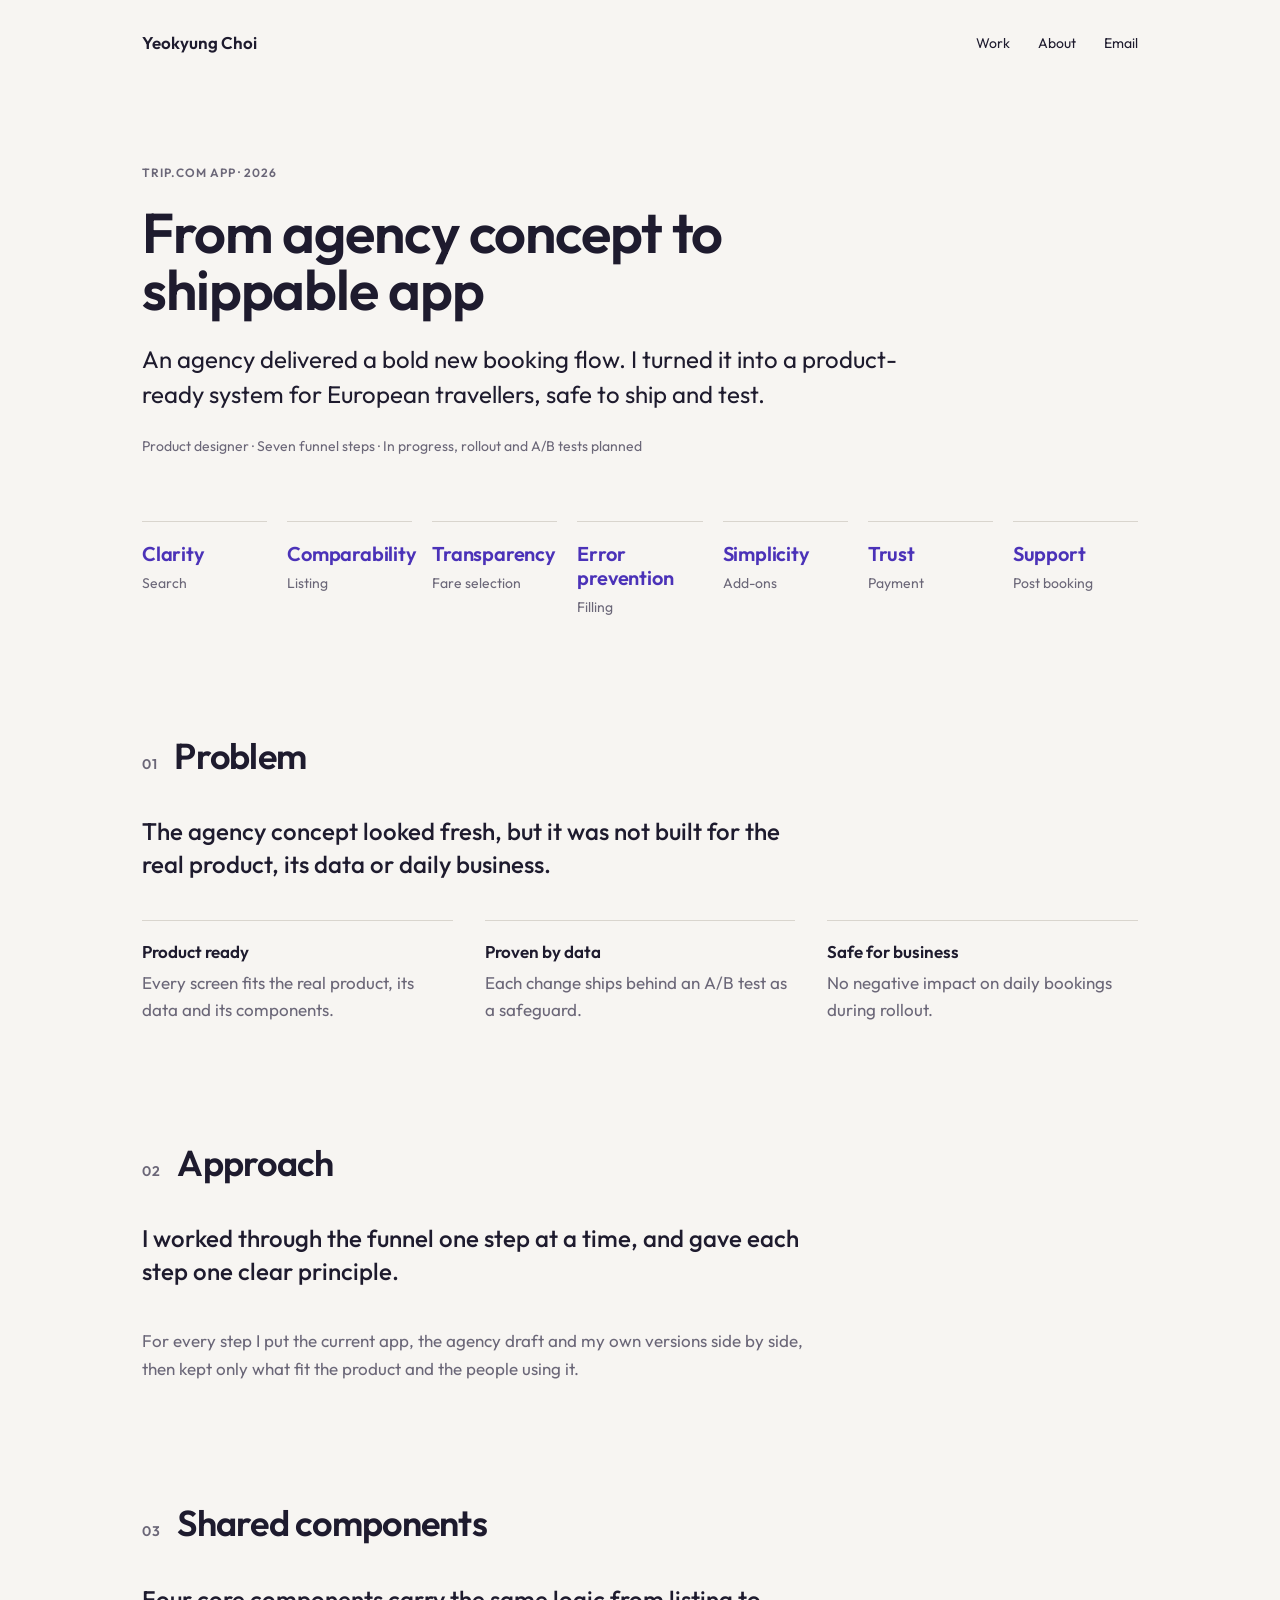
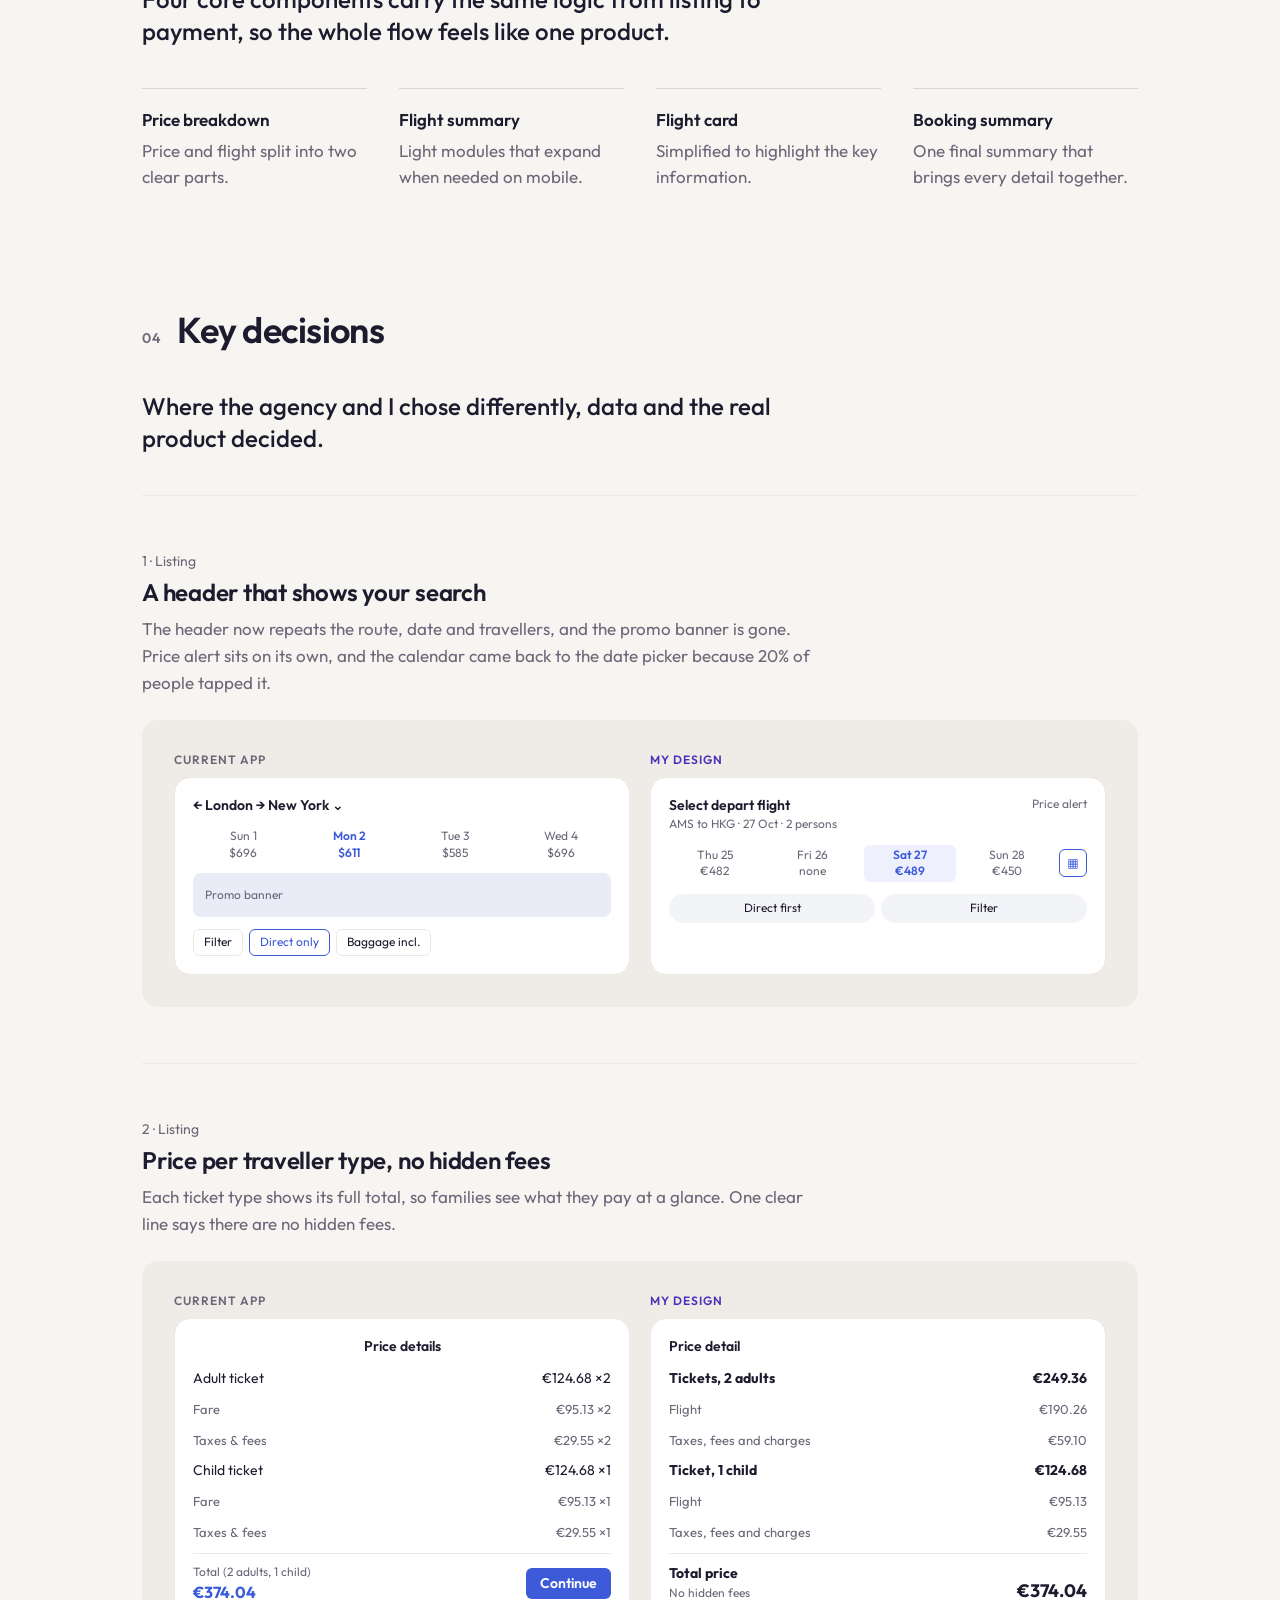
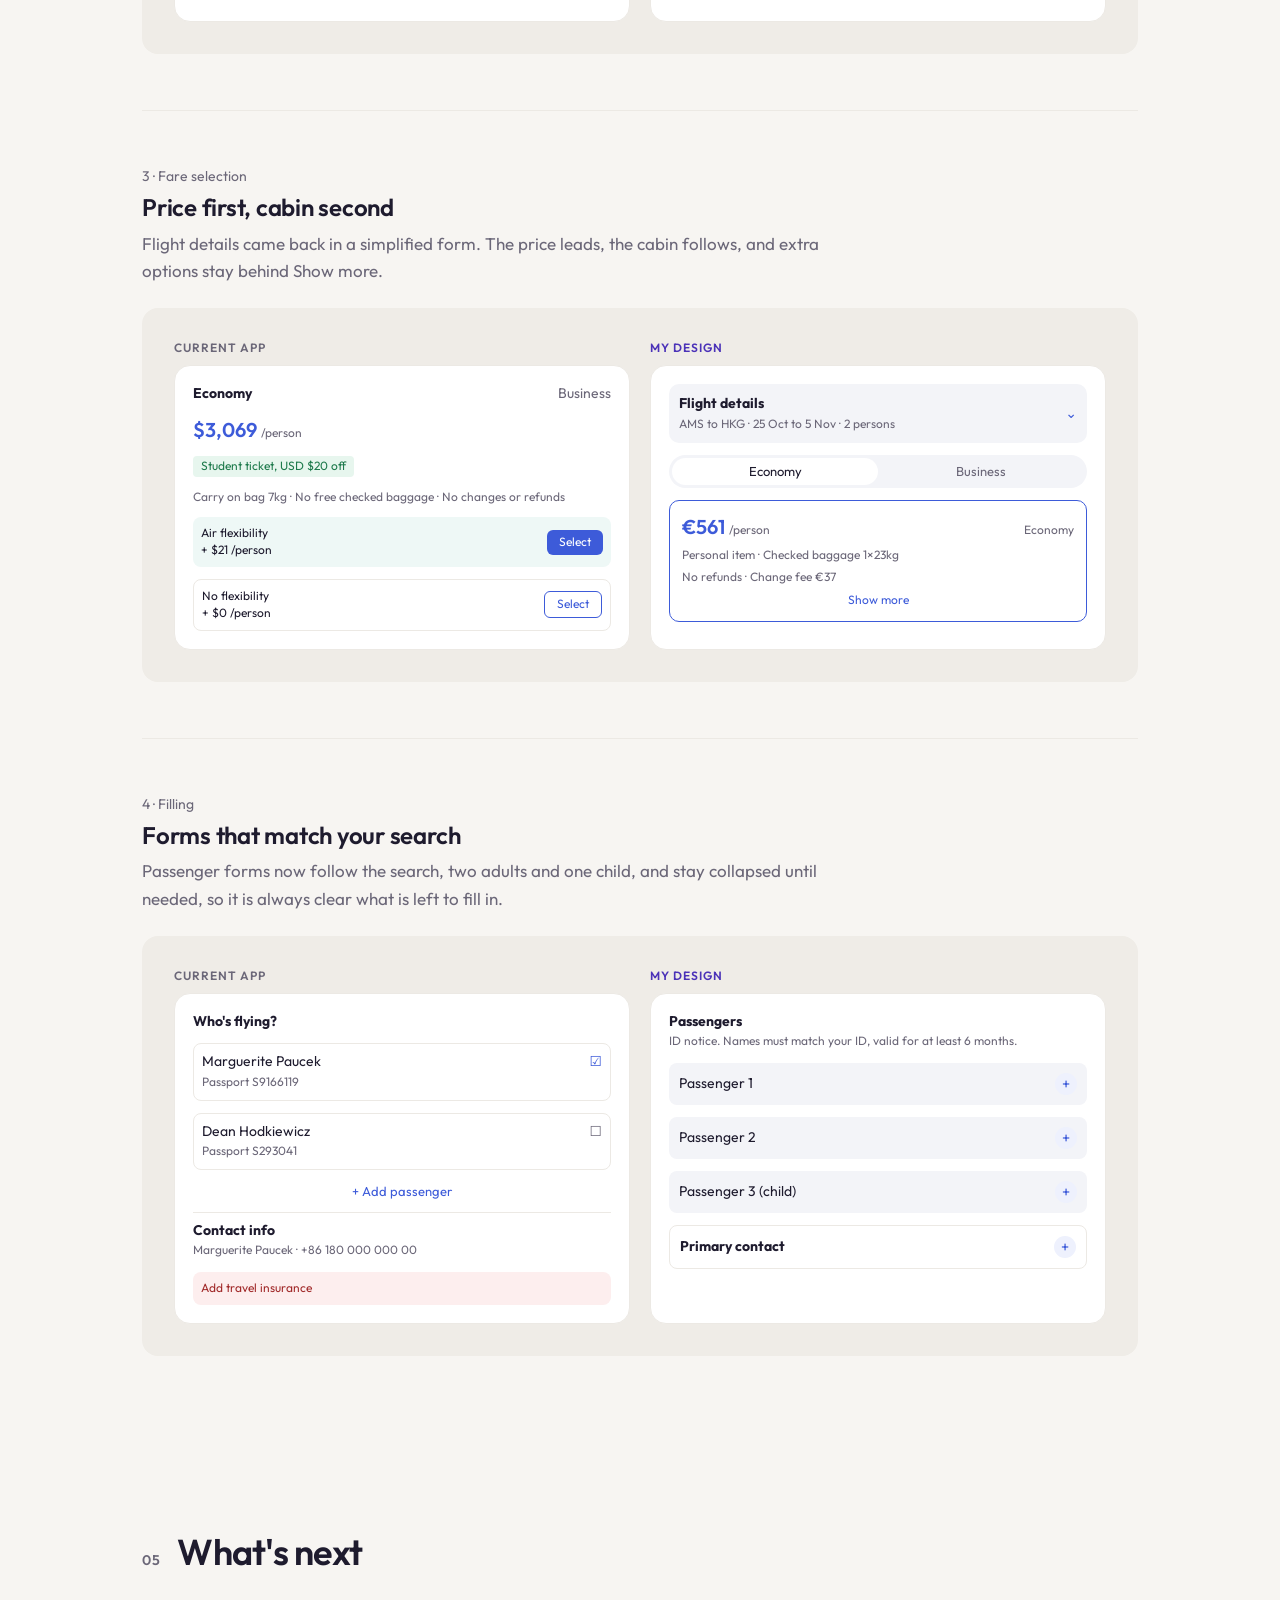
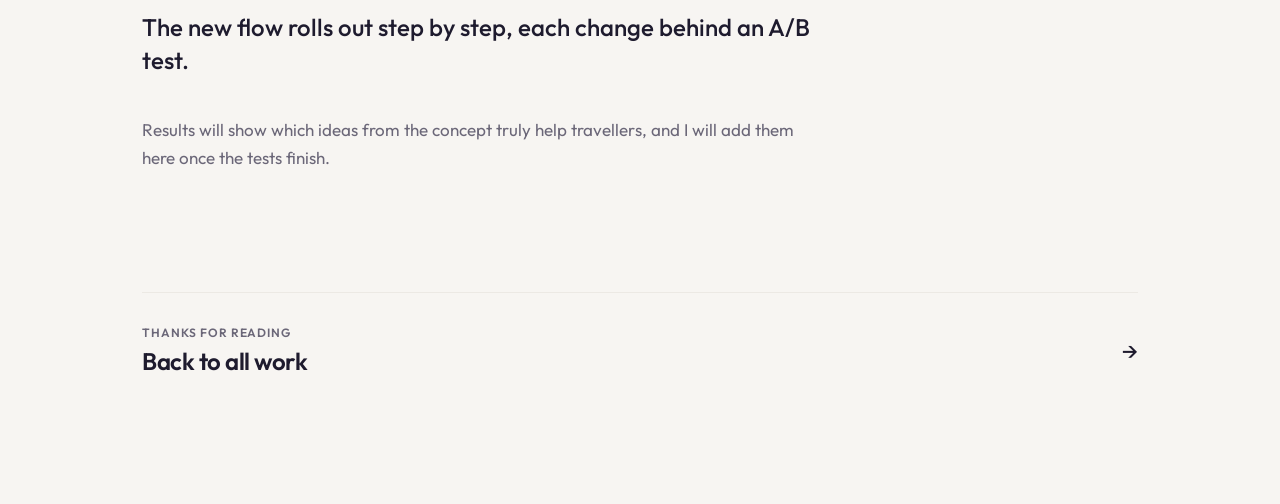
==== work/app-flow.html @ ad8d19e2 "Draft app flow case study (not live yet) Co-Authored-By: Claude Opus 5.5 <noreply@anthropic.com> Cla" ====
<!doctype html>
<html lang="en">
<head>
<meta charset="utf-8">
<meta name="viewport" content="width=device-width, initial-scale=1">
<title>From agency concept to shippable app · Yeokyung Choi</title>
<meta name="description" content="How I turned an agency concept for the Trip.com app booking flow into a product-ready system for European travellers.">
<link rel="icon" href="../favicon.svg" type="image/svg+xml">
<link rel="apple-touch-icon" href="../apple-touch-icon.png">
<link rel="preconnect" href="https://fonts.googleapis.com">
<link rel="preconnect" href="https://fonts.gstatic.com" crossorigin>
<link href="https://fonts.googleapis.com/css2?family=Outfit:wght@400;500;600&display=swap" rel="stylesheet">
<link rel="stylesheet" href="../styles.css">
</head>
<body>
<div style="width: 100%; min-height: 100vh; background: #F7F5F2; color: #1E1B2E; font-family: Outfit, -apple-system, system-ui, sans-serif; box-sizing: border-box;">
<div style="max-width: 1040px; margin: 0 auto; padding: 0 22px; box-sizing: border-box;">

<header style="display: flex; justify-content: space-between; align-items: center; gap: 16px; padding: 32px 0;">
<a href="../index.html" style="font-size: 17px; font-weight: 600;">Yeokyung Choi</a>
<nav aria-label="Main" style="display: flex; gap: 28px; font-size: 14px;">
<a href="../index.html#work">Work</a>
<a href="../index.html#about">About</a>
<a href="mailto:callmeyeo@gmail.com">Email</a>
</nav>
</header>

<section style="padding: 80px 0 56px; max-width: 760px; display: flex; flex-direction: column; gap: 24px;">
<span style="font-size: 12px; font-weight: 600; letter-spacing: 0.08em; color: #6B6778;">TRIP.COM APP · 2026</span>
<h1 style="margin: 0; font-size: 56px; line-height: 1.02; font-weight: 600; letter-spacing: -0.02em;">From agency concept to shippable app</h1>
<p style="margin: 0; font-size: 24px; line-height: 1.45;">An agency delivered a bold new booking flow. I turned it into a product-ready system for European travellers, safe to ship and test.</p>
<p style="margin: 0; font-size: 14px; line-height: 1.5; color: #6B6778;">Product designer · Seven funnel steps · In progress, rollout and A/B tests planned</p>
</section><section aria-label="One UX principle for each step of the booking funnel" style="display: grid; grid-template-columns: repeat(auto-fit, minmax(120px, 1fr)); gap: 32px 20px; padding: 8px 0 0;"><div style="display: flex; flex-direction: column; gap: 8px; padding-top: 20px; border-top: 1px solid #D9D5CE;"><span style="font-size: 20px; line-height: 1.2; font-weight: 600; letter-spacing: -0.01em; color: var(--accent);">Clarity</span><span style="font-size: 14px; color: #6B6778;">Search</span></div><div style="display: flex; flex-direction: column; gap: 8px; padding-top: 20px; border-top: 1px solid #D9D5CE;"><span style="font-size: 20px; line-height: 1.2; font-weight: 600; letter-spacing: -0.01em; color: var(--accent);">Comparability</span><span style="font-size: 14px; color: #6B6778;">Listing</span></div><div style="display: flex; flex-direction: column; gap: 8px; padding-top: 20px; border-top: 1px solid #D9D5CE;"><span style="font-size: 20px; line-height: 1.2; font-weight: 600; letter-spacing: -0.01em; color: var(--accent);">Transparency</span><span style="font-size: 14px; color: #6B6778;">Fare selection</span></div><div style="display: flex; flex-direction: column; gap: 8px; padding-top: 20px; border-top: 1px solid #D9D5CE;"><span style="font-size: 20px; line-height: 1.2; font-weight: 600; letter-spacing: -0.01em; color: var(--accent);">Error prevention</span><span style="font-size: 14px; color: #6B6778;">Filling</span></div><div style="display: flex; flex-direction: column; gap: 8px; padding-top: 20px; border-top: 1px solid #D9D5CE;"><span style="font-size: 20px; line-height: 1.2; font-weight: 600; letter-spacing: -0.01em; color: var(--accent);">Simplicity</span><span style="font-size: 14px; color: #6B6778;">Add-ons</span></div><div style="display: flex; flex-direction: column; gap: 8px; padding-top: 20px; border-top: 1px solid #D9D5CE;"><span style="font-size: 20px; line-height: 1.2; font-weight: 600; letter-spacing: -0.01em; color: var(--accent);">Trust</span><span style="font-size: 14px; color: #6B6778;">Payment</span></div><div style="display: flex; flex-direction: column; gap: 8px; padding-top: 20px; border-top: 1px solid #D9D5CE;"><span style="font-size: 20px; line-height: 1.2; font-weight: 600; letter-spacing: -0.01em; color: var(--accent);">Support</span><span style="font-size: 14px; color: #6B6778;">Post booking</span></div></section><section style="padding: 120px 0 0; display: flex; flex-direction: column; gap: 40px;">
<div style="display: flex; align-items: baseline; gap: 16px;"><span style="font-size: 14px; font-weight: 600; letter-spacing: 0.08em; color: #6B6778;">01</span><h2 style="margin: 0; font-size: 36px; line-height: 1.1; font-weight: 600; letter-spacing: -0.02em;">Problem</h2></div>
<p style="margin: 0; max-width: 680px; font-size: 24px; line-height: 1.35; font-weight: 500;">The agency concept looked fresh, but it was not built for the real product, its data or daily business.</p>
<div style="display: grid; grid-template-columns: repeat(auto-fit, minmax(min(100%, 240px), 1fr)); gap: 32px;"><div style="display: flex; flex-direction: column; gap: 8px; padding-top: 20px; border-top: 1px solid #D9D5CE;"><span style="font-size: 17px; font-weight: 600;">Product ready</span><span style="font-size: 17px; line-height: 1.55; color: #6B6778;">Every screen fits the real product, its data and its components.</span></div><div style="display: flex; flex-direction: column; gap: 8px; padding-top: 20px; border-top: 1px solid #D9D5CE;"><span style="font-size: 17px; font-weight: 600;">Proven by data</span><span style="font-size: 17px; line-height: 1.55; color: #6B6778;">Each change ships behind an A/B test as a safeguard.</span></div><div style="display: flex; flex-direction: column; gap: 8px; padding-top: 20px; border-top: 1px solid #D9D5CE;"><span style="font-size: 17px; font-weight: 600;">Safe for business</span><span style="font-size: 17px; line-height: 1.55; color: #6B6778;">No negative impact on daily bookings during rollout.</span></div></div>
</section><section style="padding: 120px 0 0; display: flex; flex-direction: column; gap: 40px;">
<div style="display: flex; align-items: baseline; gap: 16px;"><span style="font-size: 14px; font-weight: 600; letter-spacing: 0.08em; color: #6B6778;">02</span><h2 style="margin: 0; font-size: 36px; line-height: 1.1; font-weight: 600; letter-spacing: -0.02em;">Approach</h2></div>
<p style="margin: 0; max-width: 680px; font-size: 24px; line-height: 1.35; font-weight: 500;">I worked through the funnel one step at a time, and gave each step one clear principle.</p>
<p style="margin: 0; max-width: 680px; font-size: 17px; line-height: 1.65; color: #6B6778;">For every step I put the current app, the agency draft and my own versions side by side, then kept only what fit the product and the people using it.</p>
</section><section style="padding: 120px 0 0; display: flex; flex-direction: column; gap: 40px;">
<div style="display: flex; align-items: baseline; gap: 16px;"><span style="font-size: 14px; font-weight: 600; letter-spacing: 0.08em; color: #6B6778;">03</span><h2 style="margin: 0; font-size: 36px; line-height: 1.1; font-weight: 600; letter-spacing: -0.02em;">Shared components</h2></div>
<p style="margin: 0; max-width: 680px; font-size: 24px; line-height: 1.35; font-weight: 500;">Four core components carry the same logic from listing to payment, so the whole flow feels like one product.</p>
<div style="display: grid; grid-template-columns: repeat(auto-fit, minmax(min(100%, 220px), 1fr)); gap: 32px;"><div style="display: flex; flex-direction: column; gap: 8px; padding-top: 20px; border-top: 1px solid #D9D5CE;"><span style="font-size: 17px; font-weight: 600;">Price breakdown</span><span style="font-size: 17px; line-height: 1.55; color: #6B6778;">Price and flight split into two clear parts.</span></div><div style="display: flex; flex-direction: column; gap: 8px; padding-top: 20px; border-top: 1px solid #D9D5CE;"><span style="font-size: 17px; font-weight: 600;">Flight summary</span><span style="font-size: 17px; line-height: 1.55; color: #6B6778;">Light modules that expand when needed on mobile.</span></div><div style="display: flex; flex-direction: column; gap: 8px; padding-top: 20px; border-top: 1px solid #D9D5CE;"><span style="font-size: 17px; font-weight: 600;">Flight card</span><span style="font-size: 17px; line-height: 1.55; color: #6B6778;">Simplified to highlight the key information.</span></div><div style="display: flex; flex-direction: column; gap: 8px; padding-top: 20px; border-top: 1px solid #D9D5CE;"><span style="font-size: 17px; font-weight: 600;">Booking summary</span><span style="font-size: 17px; line-height: 1.55; color: #6B6778;">One final summary that brings every detail together.</span></div></div>
</section><section style="padding: 120px 0 0; display: flex; flex-direction: column; gap: 40px;">
<div style="display: flex; align-items: baseline; gap: 16px;"><span style="font-size: 14px; font-weight: 600; letter-spacing: 0.08em; color: #6B6778;">04</span><h2 style="margin: 0; font-size: 36px; line-height: 1.1; font-weight: 600; letter-spacing: -0.02em;">Key decisions</h2></div>
<p style="margin: 0; max-width: 680px; font-size: 24px; line-height: 1.35; font-weight: 500;">Where the agency and I chose differently, data and the real product decided.</p>
<div style="display: flex; flex-direction: column;"><div style="display: flex; flex-direction: column; gap: 24px; padding: 56px 0; border-top: 1px solid #ECE9E4;">
<div style="max-width: 680px; display: flex; flex-direction: column; gap: 8px;"><span style="font-size: 14px; color: #6B6778;">1 · Listing</span><h3 style="margin: 0; font-size: 24px; line-height: 1.2; font-weight: 600; letter-spacing: -0.01em;">A header that shows your search</h3><p style="margin: 0; font-size: 17px; line-height: 1.6; color: #6B6778;">The header now repeats the route, date and travellers, and the promo banner is gone. Price alert sits on its own, and the calendar came back to the date picker because 20% of people tapped it.</p></div>
<div style="display: grid; grid-template-columns: repeat(auto-fit, minmax(min(100%, 300px), 1fr)); gap: 20px; padding: 32px; border-radius: 16px; background: #EFECE7;">
<div style="display: flex; flex-direction: column; gap: 10px;"><span style="font-size: 12px; font-weight: 600; letter-spacing: 0.08em; color: #6B6778;">CURRENT APP</span><div style="flex: 1; background: #FFFFFF; border-radius: 16px; border: 1px solid #ECE9E4; padding: 18px; display: flex; flex-direction: column; gap: 12px; font-size: 14px; line-height: 1.4;"><div style="font-weight: 600;">← London → New York ⌄</div><div style="display: flex; gap: 6px; font-size: 12px; color: #6B6778;"><span style="flex:1; text-align:center;">Sun 1<br>$696</span><span style="flex:1; text-align:center; color: #3D5BD9; font-weight:600;">Mon 2<br>$611</span><span style="flex:1; text-align:center;">Tue 3<br>$585</span><span style="flex:1; text-align:center;">Wed 4<br>$696</span></div><div style="height: 44px; border-radius: 8px; background: #E9ECF7; display:flex; align-items:center; padding: 0 12px; font-size: 12px; color: #6B6778;">Promo banner</div><div style="display: flex; gap: 6px; font-size: 12px;"><span style="padding: 4px 10px; border-radius: 6px; border: 1px solid #ECE9E4;">Filter</span><span style="padding: 4px 10px; border-radius: 6px; border: 1px solid #3D5BD9; color: #3D5BD9;">Direct only</span><span style="padding: 4px 10px; border-radius: 6px; border: 1px solid #ECE9E4;">Baggage incl.</span></div></div></div>
<div style="display: flex; flex-direction: column; gap: 10px;"><span style="font-size: 12px; font-weight: 600; letter-spacing: 0.08em; color: var(--accent);">MY DESIGN</span><div style="flex: 1; background: #FFFFFF; border-radius: 16px; border: 1px solid #ECE9E4; padding: 18px; display: flex; flex-direction: column; gap: 12px; font-size: 14px; line-height: 1.4;"><div style="display:flex; justify-content: space-between; align-items: flex-start;"><span style="display:flex; flex-direction: column;"><span style="font-weight: 600;">Select depart flight</span><span style="font-size: 12px; color: #6B6778;">AMS to HKG · 27 Oct · 2 persons</span></span><span style="font-size: 12px; color: #6B6778;">Price alert</span></div><div style="display: flex; gap: 6px; align-items: center; font-size: 12px; color: #6B6778;"><span style="flex:1; text-align:center;">Thu 25<br>€482</span><span style="flex:1; text-align:center;">Fri 26<br>none</span><span style="flex:1; text-align:center; color: #3D5BD9; font-weight:600; background:#EEF1FD; border-radius: 6px; padding: 2px 0;">Sat 27<br>€489</span><span style="flex:1; text-align:center;">Sun 28<br>€450</span><span style="width: 28px; height: 28px; border-radius: 6px; border: 1.5px solid #3D5BD9; color: #3D5BD9; display:inline-flex; align-items:center; justify-content:center;">▦</span></div><div style="display: grid; grid-template-columns: 1fr 1fr; gap: 6px; font-size: 12px; text-align: center;"><span style="padding: 6px; border-radius: 999px; background: #F3F4F8;">Direct first</span><span style="padding: 6px; border-radius: 999px; background: #F3F4F8;">Filter</span></div></div></div>
</div>
</div><div style="display: flex; flex-direction: column; gap: 24px; padding: 56px 0; border-top: 1px solid #ECE9E4;">
<div style="max-width: 680px; display: flex; flex-direction: column; gap: 8px;"><span style="font-size: 14px; color: #6B6778;">2 · Listing</span><h3 style="margin: 0; font-size: 24px; line-height: 1.2; font-weight: 600; letter-spacing: -0.01em;">Price per traveller type, no hidden fees</h3><p style="margin: 0; font-size: 17px; line-height: 1.6; color: #6B6778;">Each ticket type shows its full total, so families see what they pay at a glance. One clear line says there are no hidden fees.</p></div>
<div style="display: grid; grid-template-columns: repeat(auto-fit, minmax(min(100%, 300px), 1fr)); gap: 20px; padding: 32px; border-radius: 16px; background: #EFECE7;">
<div style="display: flex; flex-direction: column; gap: 10px;"><span style="font-size: 12px; font-weight: 600; letter-spacing: 0.08em; color: #6B6778;">CURRENT APP</span><div style="flex: 1; background: #FFFFFF; border-radius: 16px; border: 1px solid #ECE9E4; padding: 18px; display: flex; flex-direction: column; gap: 12px; font-size: 14px; line-height: 1.4;"><div style="font-weight: 600; text-align: center;">Price details</div><div style="display: flex; justify-content: space-between; gap: 12px;"><span>Adult ticket</span><span>€124.68 ×2</span></div><div style="display: flex; justify-content: space-between; gap: 12px; color: #6B6778; font-size: 13px;"><span>Fare</span><span>€95.13 ×2</span></div><div style="display: flex; justify-content: space-between; gap: 12px; color: #6B6778; font-size: 13px;"><span>Taxes &amp; fees</span><span>€29.55 ×2</span></div><div style="display: flex; justify-content: space-between; gap: 12px;"><span>Child ticket</span><span>€124.68 ×1</span></div><div style="display: flex; justify-content: space-between; gap: 12px; color: #6B6778; font-size: 13px;"><span>Fare</span><span>€95.13 ×1</span></div><div style="display: flex; justify-content: space-between; gap: 12px; color: #6B6778; font-size: 13px;"><span>Taxes &amp; fees</span><span>€29.55 ×1</span></div><div style="display:flex; justify-content: space-between; align-items: center; padding-top: 10px; border-top: 1px solid #ECE9E4;"><span style="font-size: 12px; color: #6B6778;">Total (2 adults, 1 child)<br><b style="color: #3D5BD9; font-size: 16px;">€374.04</b></span><span style="padding: 6px 14px; border-radius: 6px; background: #3D5BD9; color: #fff; font-weight: 600;">Continue</span></div></div></div>
<div style="display: flex; flex-direction: column; gap: 10px;"><span style="font-size: 12px; font-weight: 600; letter-spacing: 0.08em; color: var(--accent);">MY DESIGN</span><div style="flex: 1; background: #FFFFFF; border-radius: 16px; border: 1px solid #ECE9E4; padding: 18px; display: flex; flex-direction: column; gap: 12px; font-size: 14px; line-height: 1.4;"><div style="font-weight: 600;">Price detail</div><div style="display: flex; justify-content: space-between; gap: 12px;"><span><b>Tickets, 2 adults</b></span><span><b>€249.36</b></span></div><div style="display: flex; justify-content: space-between; gap: 12px; color: #6B6778; font-size: 13px;"><span>Flight</span><span>€190.26</span></div><div style="display: flex; justify-content: space-between; gap: 12px; color: #6B6778; font-size: 13px;"><span>Taxes, fees and charges</span><span>€59.10</span></div><div style="display: flex; justify-content: space-between; gap: 12px;"><span><b>Ticket, 1 child</b></span><span><b>€124.68</b></span></div><div style="display: flex; justify-content: space-between; gap: 12px; color: #6B6778; font-size: 13px;"><span>Flight</span><span>€95.13</span></div><div style="display: flex; justify-content: space-between; gap: 12px; color: #6B6778; font-size: 13px;"><span>Taxes, fees and charges</span><span>€29.55</span></div><div style="display:flex; justify-content: space-between; align-items: flex-end; padding-top: 10px; border-top: 1px solid #ECE9E4;"><span><b>Total price</b><br><span style="font-size: 12px; color: #6B6778;">No hidden fees</span></span><b style="font-size: 18px;">€374.04</b></div></div></div>
</div>
</div><div style="display: flex; flex-direction: column; gap: 24px; padding: 56px 0; border-top: 1px solid #ECE9E4;">
<div style="max-width: 680px; display: flex; flex-direction: column; gap: 8px;"><span style="font-size: 14px; color: #6B6778;">3 · Fare selection</span><h3 style="margin: 0; font-size: 24px; line-height: 1.2; font-weight: 600; letter-spacing: -0.01em;">Price first, cabin second</h3><p style="margin: 0; font-size: 17px; line-height: 1.6; color: #6B6778;">Flight details came back in a simplified form. The price leads, the cabin follows, and extra options stay behind Show more.</p></div>
<div style="display: grid; grid-template-columns: repeat(auto-fit, minmax(min(100%, 300px), 1fr)); gap: 20px; padding: 32px; border-radius: 16px; background: #EFECE7;">
<div style="display: flex; flex-direction: column; gap: 10px;"><span style="font-size: 12px; font-weight: 600; letter-spacing: 0.08em; color: #6B6778;">CURRENT APP</span><div style="flex: 1; background: #FFFFFF; border-radius: 16px; border: 1px solid #ECE9E4; padding: 18px; display: flex; flex-direction: column; gap: 12px; font-size: 14px; line-height: 1.4;"><div style="display:flex; justify-content: space-between;"><b>Economy</b><span style="color:#6B6778;">Business</span></div><div style="font-size: 20px; font-weight: 600; color: #3D5BD9;">$3,069 <span style="font-size: 12px; color: #6B6778; font-weight: 400;">/person</span></div><span style="font-size: 12px; padding: 2px 8px; border-radius: 4px; background: #E7F6EE; color: #1E7A4C; width: fit-content;">Student ticket, USD $20 off</span><div style="font-size: 12px; color: #6B6778;">Carry on bag 7kg · No free checked baggage · No changes or refunds</div><div style="display:flex; justify-content: space-between; align-items: center; padding: 8px; border-radius: 8px; background: #EEF8F6; font-size: 12px;"><span>Air flexibility<br>+ $21 /person</span><span style="padding: 4px 12px; border-radius: 6px; background: #3D5BD9; color:#fff;">Select</span></div><div style="display:flex; justify-content: space-between; align-items: center; padding: 8px; border-radius: 8px; border: 1px solid #ECE9E4; font-size: 12px;"><span>No flexibility<br>+ $0 /person</span><span style="padding: 4px 12px; border-radius: 6px; border: 1px solid #3D5BD9; color:#3D5BD9;">Select</span></div></div></div>
<div style="display: flex; flex-direction: column; gap: 10px;"><span style="font-size: 12px; font-weight: 600; letter-spacing: 0.08em; color: var(--accent);">MY DESIGN</span><div style="flex: 1; background: #FFFFFF; border-radius: 16px; border: 1px solid #ECE9E4; padding: 18px; display: flex; flex-direction: column; gap: 12px; font-size: 14px; line-height: 1.4;"><div style="display:flex; justify-content: space-between; align-items: center; padding: 10px; border-radius: 10px; background: #F3F4F8;"><span><b>Flight details</b><br><span style="font-size: 12px; color: #6B6778;">AMS to HKG · 25 Oct to 5 Nov · 2 persons</span></span><span style="color:#3D5BD9;">⌄</span></div><div style="display:grid; grid-template-columns: 1fr 1fr; font-size: 13px; text-align: center; background:#F3F4F8; border-radius: 999px; padding: 3px;"><span style="background:#fff; border-radius: 999px; padding: 4px;">Economy</span><span style="padding: 4px; color:#6B6778;">Business</span></div><div style="padding: 12px; border-radius: 10px; border: 1.5px solid #3D5BD9; display: flex; flex-direction: column; gap: 6px;"><div style="display:flex; justify-content: space-between; align-items: baseline;"><span style="font-size: 20px; font-weight: 600; color: #3D5BD9;">€561 <span style="font-size: 12px; color: #6B6778; font-weight: 400;">/person</span></span><span style="font-size: 12px; color: #6B6778;">Economy</span></div><span style="font-size: 12px; color: #6B6778;">Personal item · Checked baggage 1×23kg</span><span style="font-size: 12px; color: #6B6778;">No refunds · Change fee €37</span><span style="font-size: 12px; color: #3D5BD9; text-align: center;">Show more</span></div></div></div>
</div>
</div><div style="display: flex; flex-direction: column; gap: 24px; padding: 56px 0; border-top: 1px solid #ECE9E4;">
<div style="max-width: 680px; display: flex; flex-direction: column; gap: 8px;"><span style="font-size: 14px; color: #6B6778;">4 · Filling</span><h3 style="margin: 0; font-size: 24px; line-height: 1.2; font-weight: 600; letter-spacing: -0.01em;">Forms that match your search</h3><p style="margin: 0; font-size: 17px; line-height: 1.6; color: #6B6778;">Passenger forms now follow the search, two adults and one child, and stay collapsed until needed, so it is always clear what is left to fill in.</p></div>
<div style="display: grid; grid-template-columns: repeat(auto-fit, minmax(min(100%, 300px), 1fr)); gap: 20px; padding: 32px; border-radius: 16px; background: #EFECE7;">
<div style="display: flex; flex-direction: column; gap: 10px;"><span style="font-size: 12px; font-weight: 600; letter-spacing: 0.08em; color: #6B6778;">CURRENT APP</span><div style="flex: 1; background: #FFFFFF; border-radius: 16px; border: 1px solid #ECE9E4; padding: 18px; display: flex; flex-direction: column; gap: 12px; font-size: 14px; line-height: 1.4;"><b>Who's flying?</b><div style="display:flex; justify-content: space-between; padding: 8px; border-radius: 8px; border: 1px solid #ECE9E4;"><span>Marguerite Paucek<br><span style="font-size: 12px; color:#6B6778;">Passport S9166119</span></span><span style="color:#3D5BD9;">☑</span></div><div style="display:flex; justify-content: space-between; padding: 8px; border-radius: 8px; border: 1px solid #ECE9E4;"><span>Dean Hodkiewicz<br><span style="font-size: 12px; color:#6B6778;">Passport S293041</span></span><span style="color:#6B6778;">☐</span></div><span style="font-size: 13px; color: #3D5BD9; text-align: center;">+ Add passenger</span><div style="padding-top: 8px; border-top: 1px solid #ECE9E4;"><b>Contact info</b><br><span style="font-size: 12px; color:#6B6778;">Marguerite Paucek · +86 180 000 000 00</span></div><div style="padding: 8px; border-radius: 8px; background: #FDEEEE; font-size: 12px; color: #A12A2A;">Add travel insurance</div></div></div>
<div style="display: flex; flex-direction: column; gap: 10px;"><span style="font-size: 12px; font-weight: 600; letter-spacing: 0.08em; color: var(--accent);">MY DESIGN</span><div style="flex: 1; background: #FFFFFF; border-radius: 16px; border: 1px solid #ECE9E4; padding: 18px; display: flex; flex-direction: column; gap: 12px; font-size: 14px; line-height: 1.4;"><div><b>Passengers</b><br><span style="font-size: 12px; color:#6B6778;">ID notice. Names must match your ID, valid for at least 6 months.</span></div><div style="display:flex; justify-content: space-between; align-items: center; padding: 10px; border-radius: 8px; background: #F3F4F8;"><span>Passenger 1</span><span style="width: 22px; height: 22px; border-radius: 50%; background: #EEF1FD; color: #3D5BD9; display: inline-flex; align-items: center; justify-content: center; font-size: 15px;">+</span></div><div style="display:flex; justify-content: space-between; align-items: center; padding: 10px; border-radius: 8px; background: #F3F4F8;"><span>Passenger 2</span><span style="width: 22px; height: 22px; border-radius: 50%; background: #EEF1FD; color: #3D5BD9; display: inline-flex; align-items: center; justify-content: center; font-size: 15px;">+</span></div><div style="display:flex; justify-content: space-between; align-items: center; padding: 10px; border-radius: 8px; background: #F3F4F8;"><span>Passenger 3 (child)</span><span style="width: 22px; height: 22px; border-radius: 50%; background: #EEF1FD; color: #3D5BD9; display: inline-flex; align-items: center; justify-content: center; font-size: 15px;">+</span></div><div style="display:flex; justify-content: space-between; align-items: center; padding: 10px; border-radius: 8px; border: 1px solid #ECE9E4;"><b>Primary contact</b><span style="width: 22px; height: 22px; border-radius: 50%; background: #EEF1FD; color: #3D5BD9; display: inline-flex; align-items: center; justify-content: center; font-size: 15px;">+</span></div></div></div>
</div>
</div></div>
</section><section style="padding: 120px 0 0; display: flex; flex-direction: column; gap: 40px;">
<div style="display: flex; align-items: baseline; gap: 16px;"><span style="font-size: 14px; font-weight: 600; letter-spacing: 0.08em; color: #6B6778;">05</span><h2 style="margin: 0; font-size: 36px; line-height: 1.1; font-weight: 600; letter-spacing: -0.02em;">What's next</h2></div>
<p style="margin: 0; max-width: 680px; font-size: 24px; line-height: 1.35; font-weight: 500;">The new flow rolls out step by step, each change behind an A/B test.</p>
<p style="margin: 0; max-width: 680px; font-size: 17px; line-height: 1.65; color: #6B6778;">Results will show which ideas from the concept truly help travellers, and I will add them here once the tests finish.</p>
</section><a href="../index.html" style="display: flex; justify-content: space-between; align-items: center; gap: 16px; margin: 120px 0 96px; padding: 32px 0; border-top: 1px solid #ECE9E4;">
<span style="display: flex; flex-direction: column; gap: 6px;"><span style="font-size: 12px; font-weight: 600; letter-spacing: 0.08em; color: #6B6778;">THANKS FOR READING</span><span style="font-size: 24px; font-weight: 600; letter-spacing: -0.02em;">Back to all work</span></span>
<span style="font-size: 24px;" aria-hidden="true">→</span>
</a>
</div>
</div>
</body>
</html>
---- styles.css ----
:root {
  --accent: #4B32B8;
  --accent-soft: #EEEAFB;
  --ink: #1E1B2E;
  --muted: #6B6778;
  --bg: #F7F5F2;
  --line: #ECE9E4;
  --line-strong: #D9D5CE;
}

* { box-sizing: border-box; }

html { scroll-behavior: smooth; }

body {
  margin: 0;
  background: var(--bg);
  color: var(--ink);
  font-family: Outfit, -apple-system, system-ui, sans-serif;
  -webkit-font-smoothing: antialiased;
}

a { color: var(--ink); text-decoration: none; }
a:hover { color: var(--muted); }

.wrap { max-width: 1040px; margin: 0 auto; padding: 0 22px; }

.top { display: flex; justify-content: space-between; align-items: center; gap: 16px; padding: 32px 0; }
.top .name { font-size: 17px; font-weight: 600; }
.top nav { display: flex; gap: 28px; font-size: 14px; }

.label { font-size: 12px; font-weight: 600; letter-spacing: 0.08em; color: var(--muted); text-transform: uppercase; }

.hero { padding: 96px 0 120px; max-width: 800px; display: flex; flex-direction: column; gap: 24px; }
.hero h1 { margin: 0; font-size: 56px; line-height: 1.04; font-weight: 600; letter-spacing: -0.02em; }
.hero p { margin: 0; font-size: 24px; line-height: 1.45; color: var(--muted); }

.section-title { margin: 0 0 8px; }

.work { display: flex; flex-direction: column; }
.project { display: grid; grid-template-columns: minmax(0, 1fr) auto; gap: 8px 32px; align-items: end; padding: 36px 0; border-top: 1px solid var(--line-strong); }
.project:last-child { border-bottom: 1px solid var(--line-strong); }
.project h2 { margin: 0; font-size: 36px; line-height: 1.1; font-weight: 600; letter-spacing: -0.02em; }
.project p { margin: 0; font-size: 17px; line-height: 1.6; color: var(--muted); }
.project .meta { font-size: 14px; color: var(--muted); }
.project .stat { text-align: right; display: flex; flex-direction: column; gap: 4px; }
.project .stat strong { font-size: 36px; line-height: 1; font-weight: 600; letter-spacing: -0.02em; color: var(--accent); }
.project .stat span { font-size: 14px; color: var(--muted); }
.project .text { display: flex; flex-direction: column; gap: 10px; }
a.project:hover h2 { color: var(--accent); }
.project.soon { color: var(--muted); }
.project.soon h2 { color: #A9A5B4; }
.project.soon .stat span { color: #A9A5B4; }

.about { padding: 160px 0 0; display: grid; grid-template-columns: repeat(auto-fit, minmax(min(100%, 420px), 1fr)); gap: 48px 64px; }
.about h2 { margin: 0 0 20px; font-size: 36px; line-height: 1.1; font-weight: 600; letter-spacing: -0.02em; }
.about p { margin: 0 0 16px; font-size: 17px; line-height: 1.65; color: var(--muted); }
.facts { display: flex; flex-direction: column; }
.fact { display: grid; grid-template-columns: 120px minmax(0, 1fr); gap: 16px; padding: 16px 0; border-top: 1px solid var(--line-strong); font-size: 17px; line-height: 1.5; }
.fact:last-child { border-bottom: 1px solid var(--line-strong); }
.fact span:first-child { color: var(--muted); }
.fact a { text-decoration: underline; text-decoration-color: #C9C4D6; text-underline-offset: 5px; }

.foot { display: flex; flex-wrap: wrap; justify-content: space-between; gap: 16px; padding: 120px 0 64px; font-size: 14px; color: var(--muted); }

@media (max-width: 640px) {
  .hero { padding: 48px 0 80px; }
  .hero h1 { font-size: 40px; }
  .hero p { font-size: 20px; }
  .project { grid-template-columns: 1fr; }
  .project .stat { text-align: left; }
  .project h2 { font-size: 28px; }
  .about { padding-top: 112px; }
  h1[style] { font-size: 40px !important; }
}
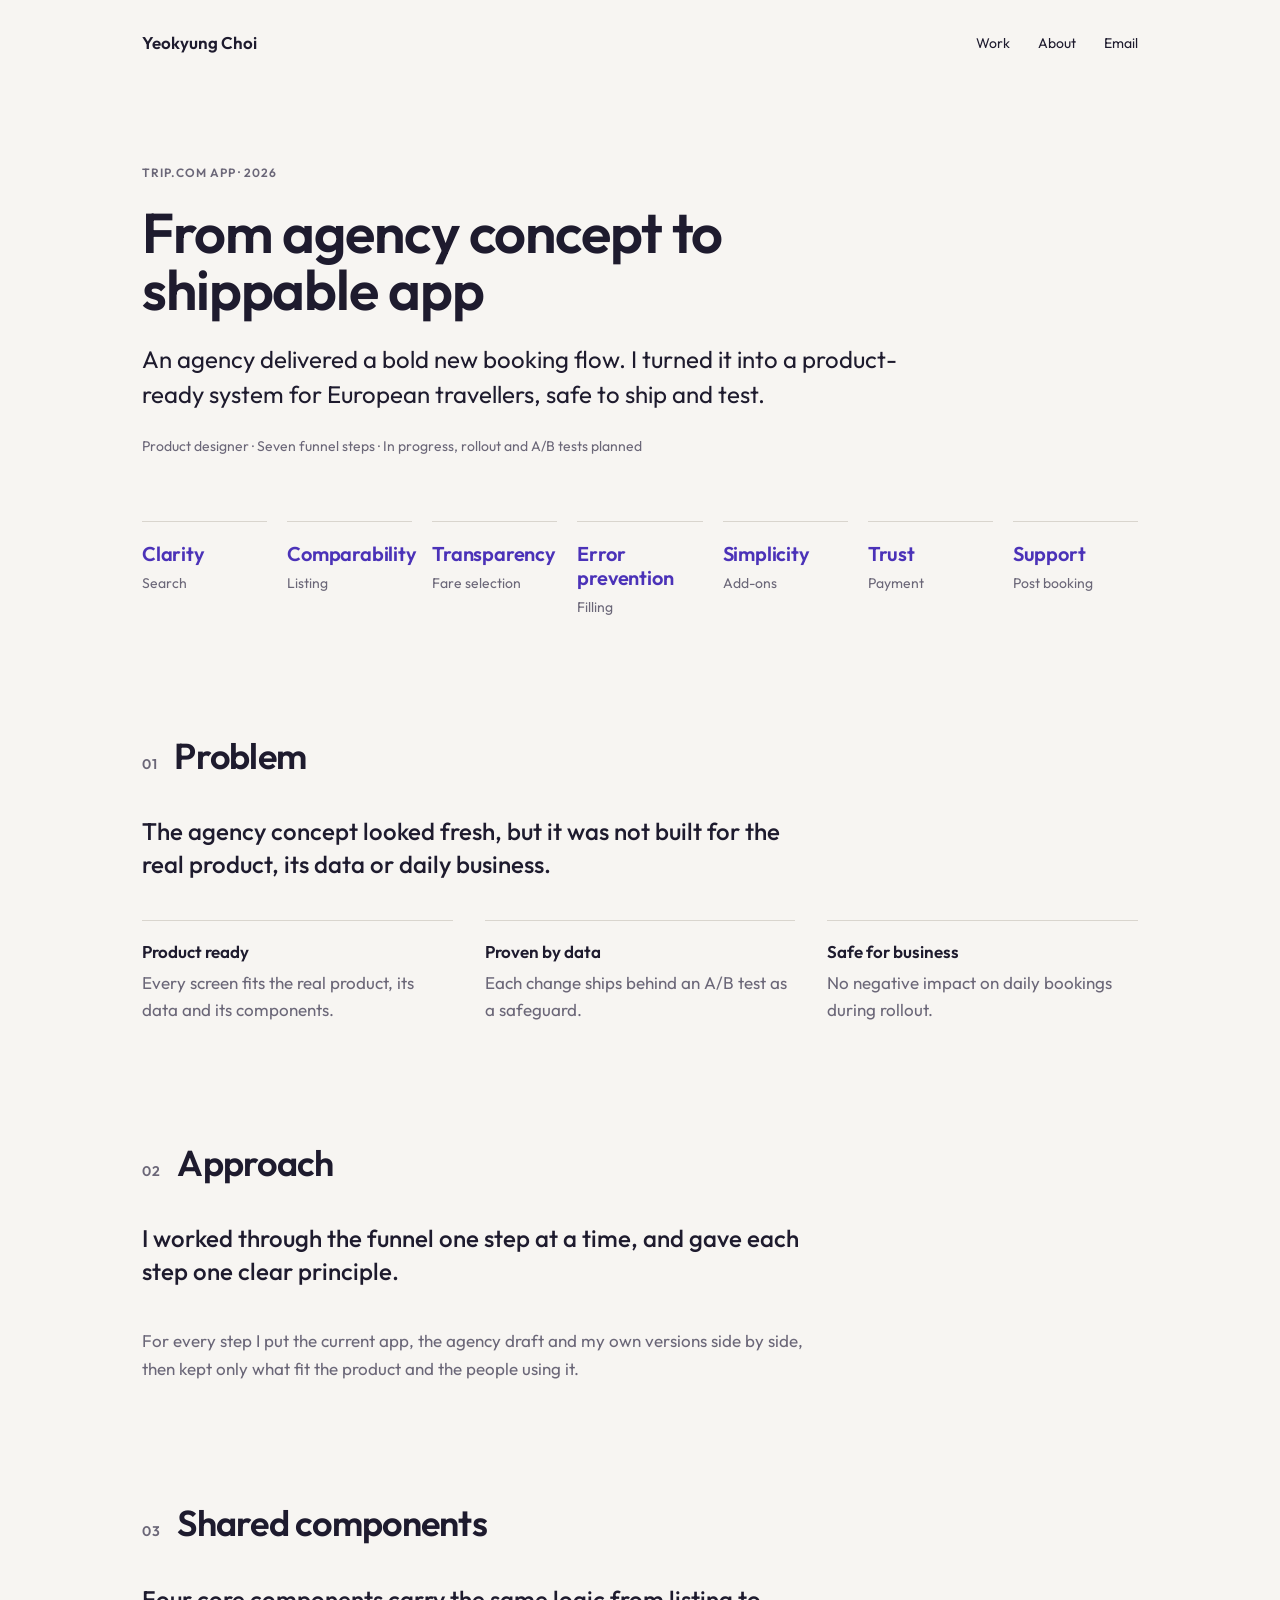
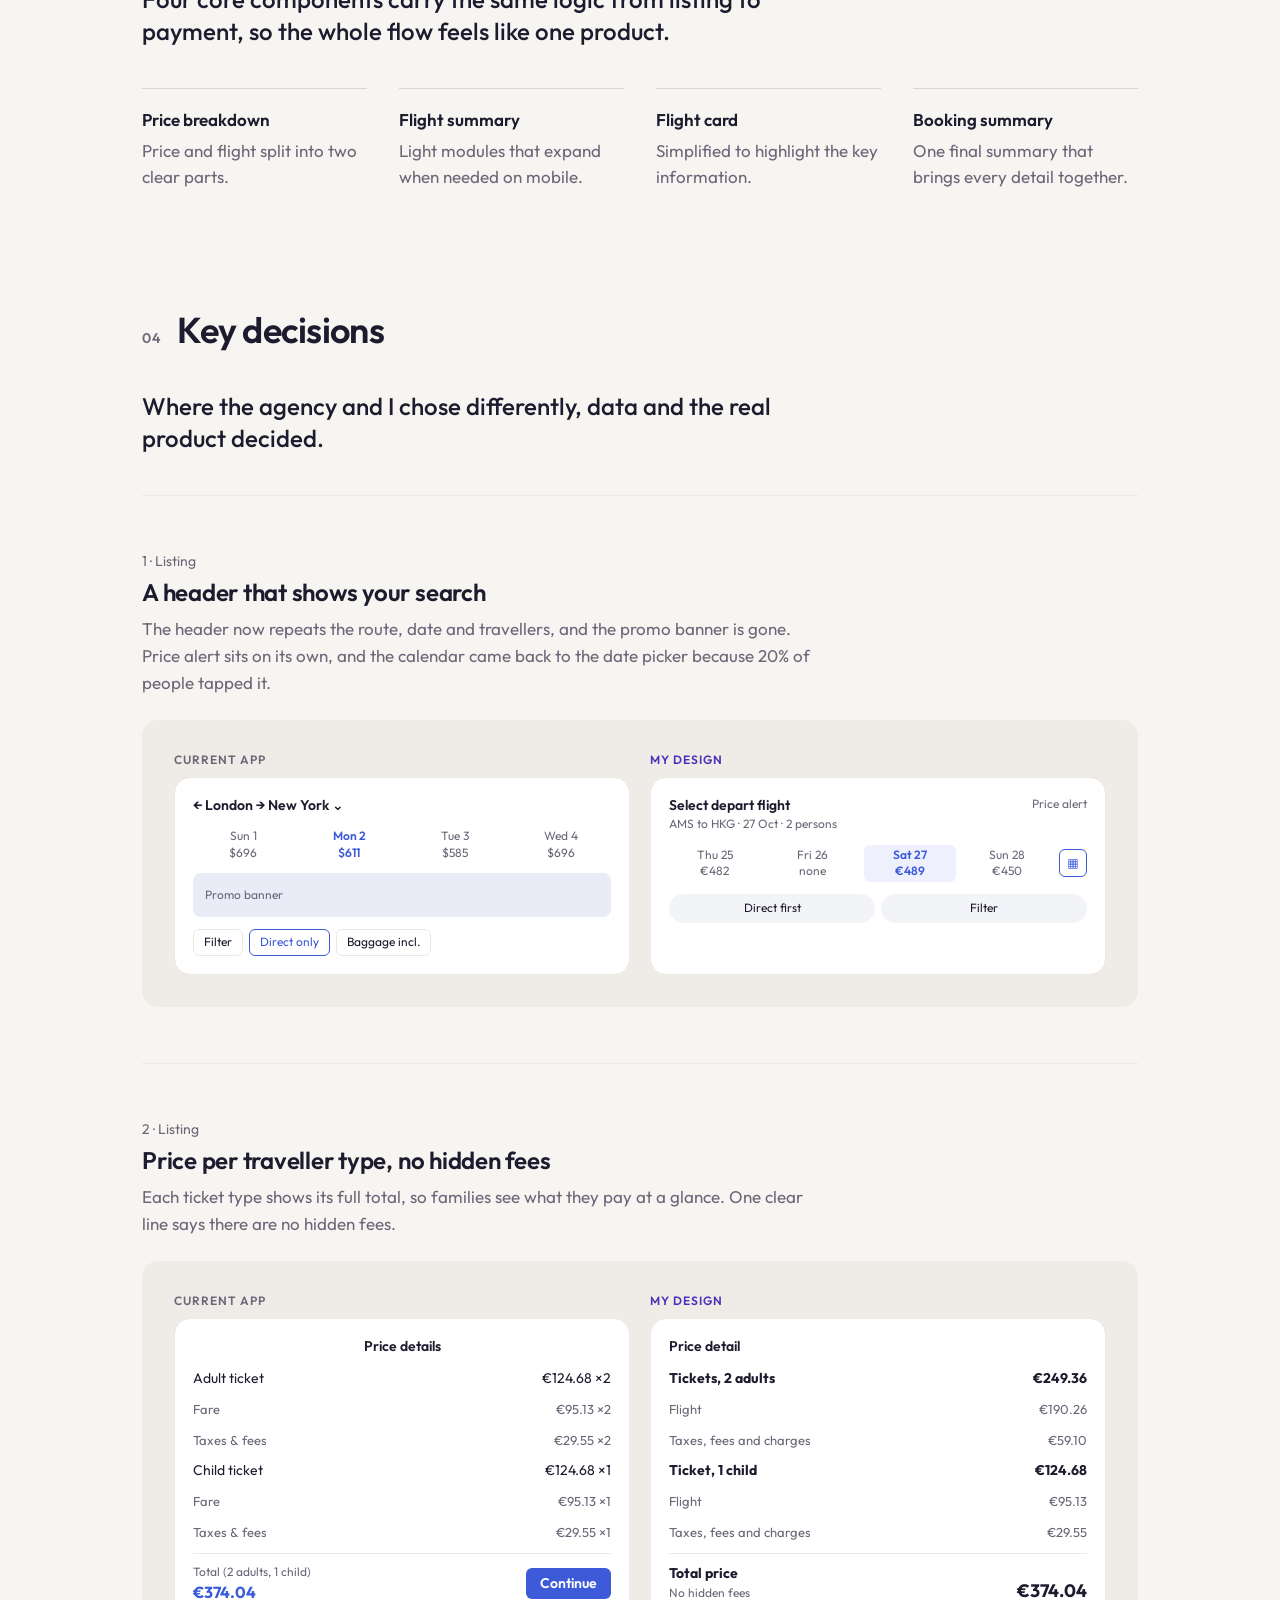
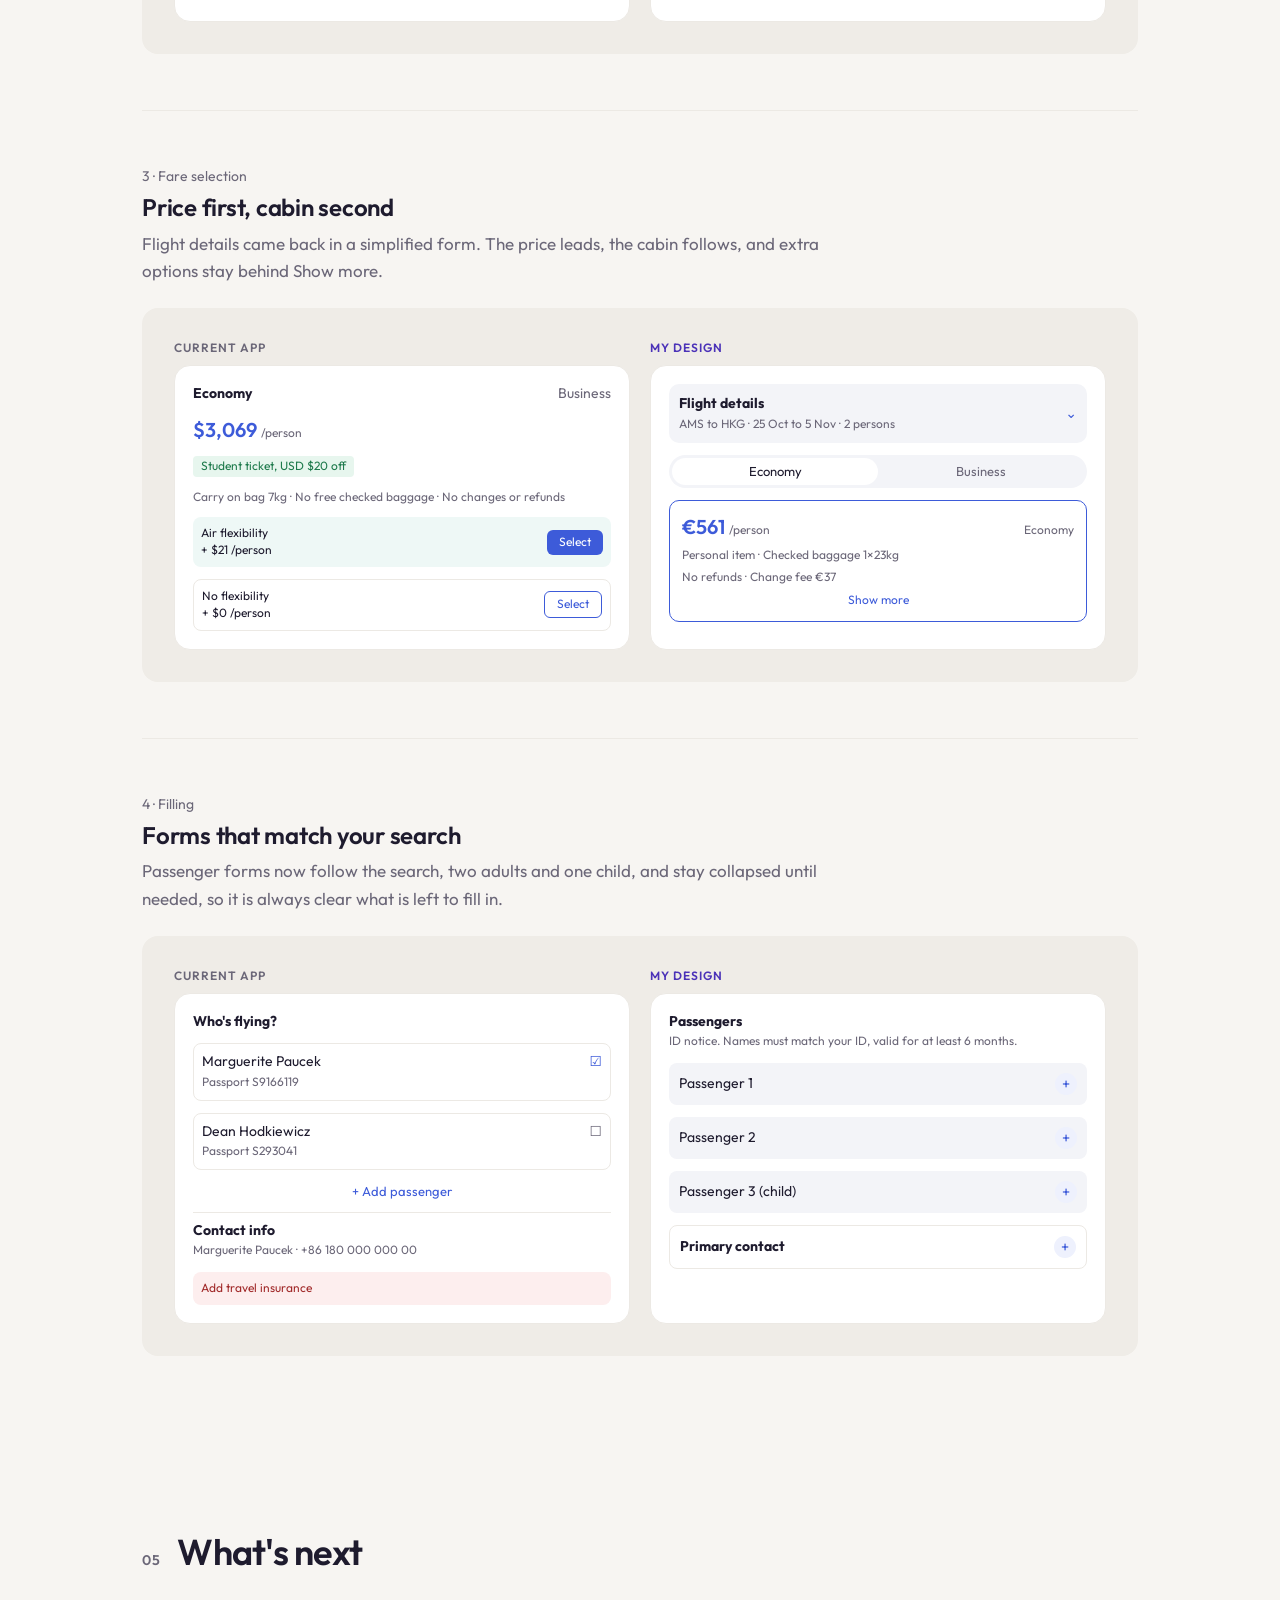
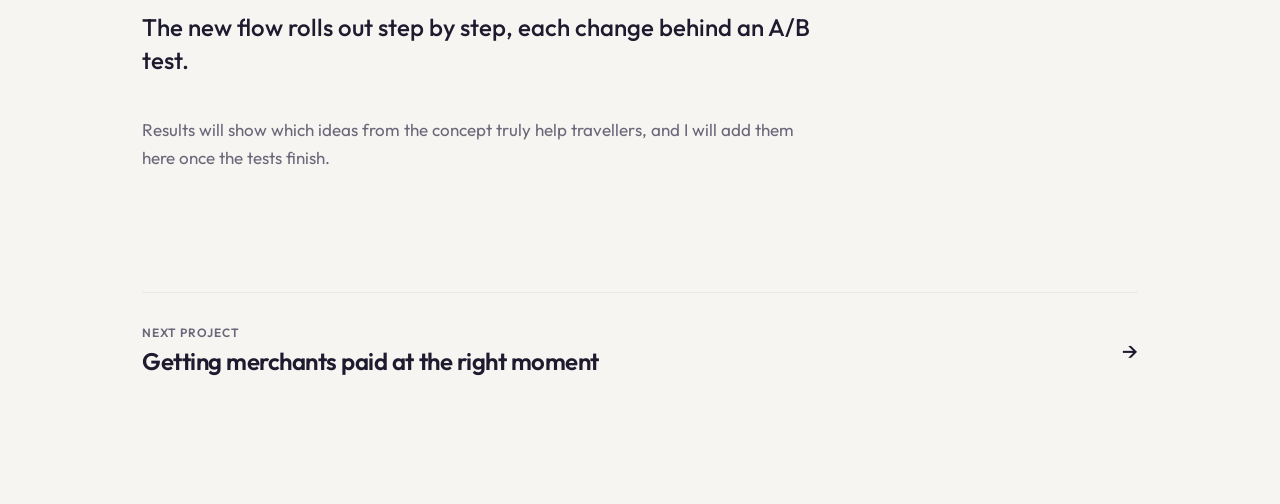
==== commit d5de4d5c: "Publish the Shopify payments case study and link it Co-Authored-By: Claude Opus 5.5 <noreply@anthrop" ====
--- a/work/app-flow.html
+++ b/work/app-flow.html
@@ -74,8 +74,8 @@
 <div style="display: flex; align-items: baseline; gap: 16px;"><span style="font-size: 14px; font-weight: 600; letter-spacing: 0.08em; color: #6B6778;">05</span><h2 style="margin: 0; font-size: 36px; line-height: 1.1; font-weight: 600; letter-spacing: -0.02em;">What's next</h2></div>
 <p style="margin: 0; max-width: 680px; font-size: 24px; line-height: 1.35; font-weight: 500;">The new flow rolls out step by step, each change behind an A/B test.</p>
 <p style="margin: 0; max-width: 680px; font-size: 17px; line-height: 1.65; color: #6B6778;">Results will show which ideas from the concept truly help travellers, and I will add them here once the tests finish.</p>
-</section><a href="../index.html" style="display: flex; justify-content: space-between; align-items: center; gap: 16px; margin: 120px 0 96px; padding: 32px 0; border-top: 1px solid #ECE9E4;">
-<span style="display: flex; flex-direction: column; gap: 6px;"><span style="font-size: 12px; font-weight: 600; letter-spacing: 0.08em; color: #6B6778;">THANKS FOR READING</span><span style="font-size: 24px; font-weight: 600; letter-spacing: -0.02em;">Back to all work</span></span>
+</section><a href="shopify-payments.html" style="display: flex; justify-content: space-between; align-items: center; gap: 16px; margin: 120px 0 96px; padding: 32px 0; border-top: 1px solid #ECE9E4;">
+<span style="display: flex; flex-direction: column; gap: 6px;"><span style="font-size: 12px; font-weight: 600; letter-spacing: 0.08em; color: #6B6778;">NEXT PROJECT</span><span style="font-size: 24px; font-weight: 600; letter-spacing: -0.02em;">Getting merchants paid at the right moment</span></span>
 <span style="font-size: 24px;" aria-hidden="true">→</span>
 </a>
 </div>
